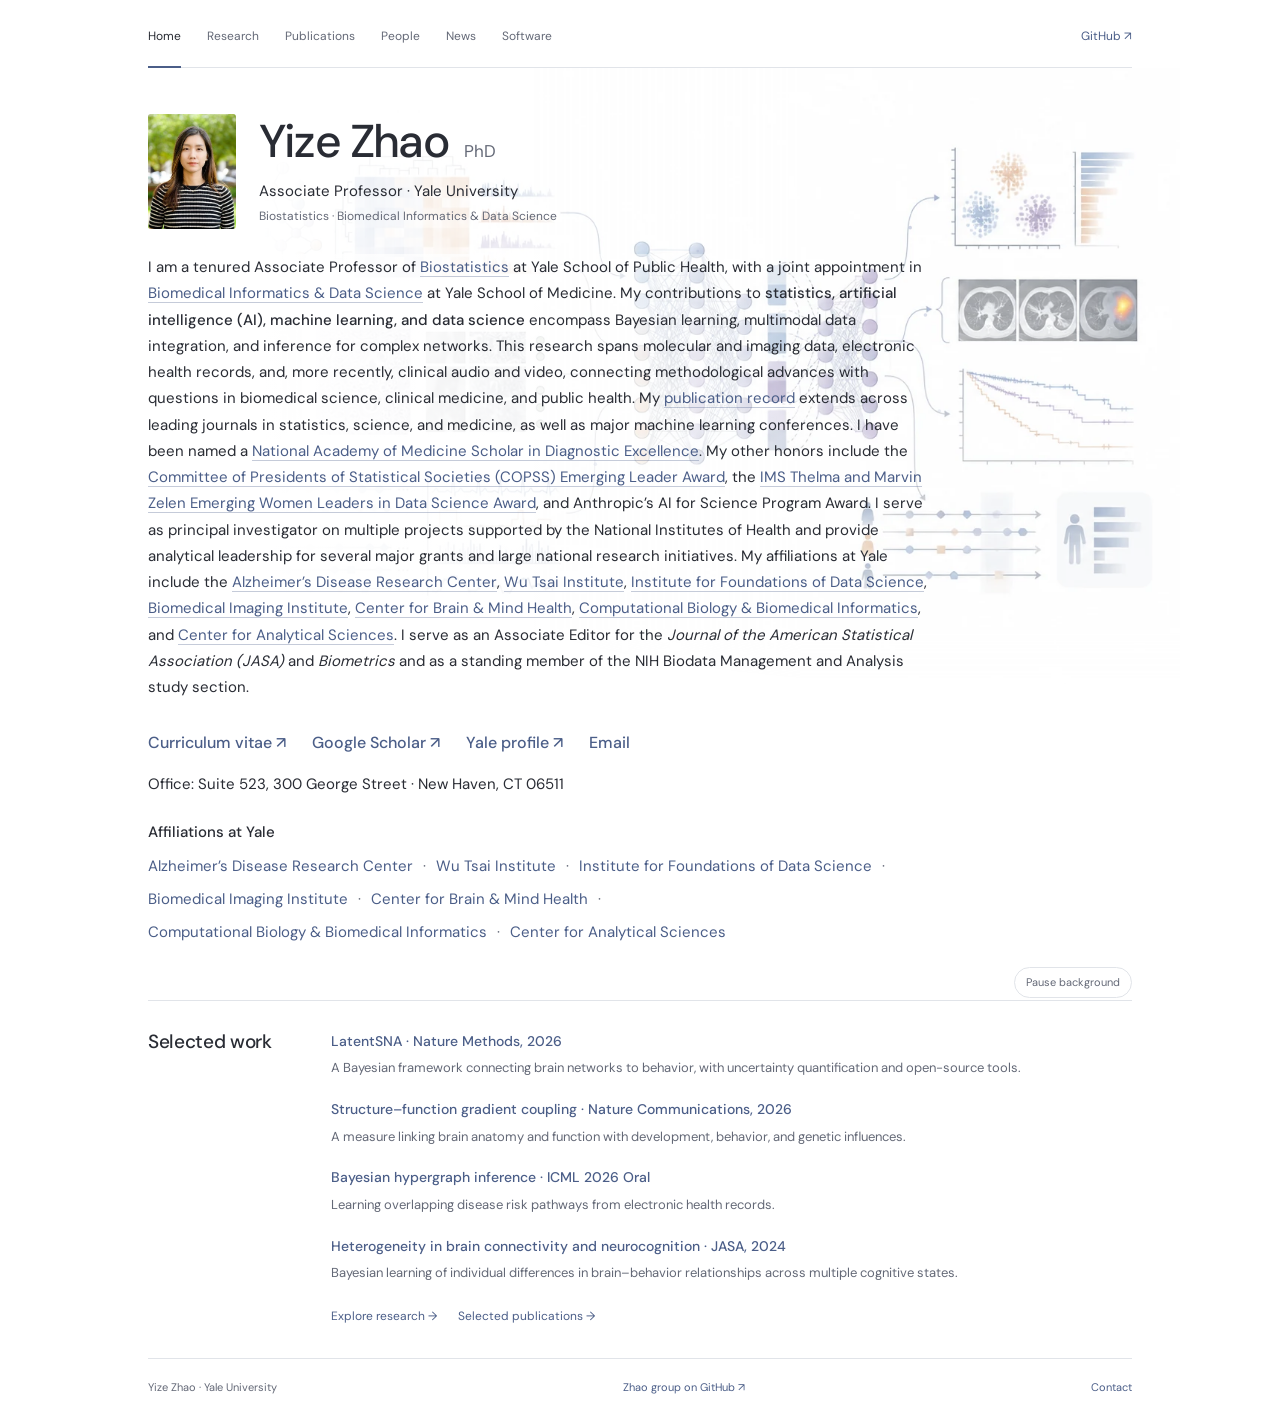
==== index.html @ f2ceb193 "Migrate academic website from Wix to GitHub Pages" ====
<!doctype html>
<html lang="en">
<head>
  <meta charset="utf-8">
  <meta name="viewport" content="width=device-width, initial-scale=1">
  <title>Yize Zhao | Yale University</title>
  <meta name="description" content="Yize Zhao, Associate Professor at Yale University. Statistics, artificial intelligence, machine learning, and data science.">
  <link rel="canonical" href="https://www.yizezhao.com/">
  <meta property="og:title" content="Yize Zhao | Yale University">
  <meta property="og:description" content="Yize Zhao, Associate Professor at Yale University. Statistics, artificial intelligence, machine learning, and data science.">
  <meta property="og:type" content="website">
  <meta property="og:url" content="https://www.yizezhao.com/">
  <link rel="icon" type="image/svg+xml" href="/assets/favicon.svg">
  <link rel="stylesheet" href="/assets/site.css">
  <script src="/assets/site.js" defer></script>
</head>
<body>
<a class="skip-link" href="#main-content">Skip to content</a>
<div id="zhao-people-scope" aria-label="Yize Zhao academic website"><div class="z-shell">
<nav aria-label="Personal website navigation" class="z-nav">
<a aria-current="page" data-page="home" href="/">Home</a>
<a data-page="research" href="/research/">Research</a>
<a data-page="publications" href="/publications/">Publications</a>
<a data-page="people" href="/team-4/">People</a>
<a data-page="news" href="/news/">News</a>
<a data-page="software" href="/software/">Software</a>
<a href="https://github.com/Zhao-team" rel="noopener" target="_blank">GitHub ↗</a>
</nav>
<main id="main-content">
<div data-panel="home">
<header class="z-hero">
<div aria-hidden="true" class="z-atmosphere"><img loading="eager" alt="" data-asset="biomedical-ai-workflow-background.webp" decoding="async" src="/assets/biomedical-ai-workflow-background.webp"/><canvas></canvas></div>
<div class="z-hero-content">
<div class="z-identity"><img loading="eager" alt="Yize Zhao" class="z-portrait" data-asset="yize-zhao-portrait.webp" decoding="async" src="/assets/yize-zhao-portrait.webp"/><div><h1>Yize Zhao <span>PhD</span></h1><p class="z-position">Associate Professor · Yale University</p><p class="z-affiliation">Biostatistics · Biomedical Informatics &amp; Data Science</p></div></div>
<div class="z-bio">
<p>I am a tenured Associate Professor of <a href="https://ysph.yale.edu/research/department-research/biostatistics/" rel="noopener" target="_blank">Biostatistics</a> at Yale School of Public Health, with a joint appointment in <a href="https://medicine.yale.edu/biomedical-informatics-data-science/" rel="noopener" target="_blank">Biomedical Informatics &amp; Data Science</a> at Yale School of Medicine. My contributions to <strong>statistics, artificial intelligence (AI), machine learning, and data science</strong> encompass Bayesian learning, multimodal data integration, and inference for complex networks. This research spans molecular and imaging data, electronic health records, and, more recently, clinical audio and video, connecting methodological advances with questions in biomedical science, clinical medicine, and public health. My <a data-page="publications" href="/publications/">publication record</a> extends across leading journals in statistics, science, and medicine, as well as major machine learning conferences. I have been named a <a href="https://nam.edu/news-and-insights/national-academy-of-medicine-names-10-scholars-in-diagnostic-excellence-for-2026/" rel="noopener" target="_blank">National Academy of Medicine Scholar in Diagnostic Excellence</a>. My other honors include the <a href="https://imstat.org/2025/08/28/copss-emerging-leader-awards-2025/" rel="noopener" target="_blank">Committee of Presidents of Statistical Societies (COPSS) Emerging Leader Award</a>, the <a href="https://ysph.yale.edu/news-article/dr-yize-zhao-receives-award-for-emerging-women-leaders-in-data-science/" rel="noopener" target="_blank">IMS Thelma and Marvin Zelen Emerging Women Leaders in Data Science Award</a>, and Anthropic’s AI for Science Program Award. I serve as principal investigator on multiple projects supported by the National Institutes of Health and provide analytical leadership for several major grants and large national research initiatives. My affiliations at Yale include the <a href="https://medicine.yale.edu/adrc/" rel="noopener" target="_blank">Alzheimer’s Disease Research Center</a>, <a href="https://wti.yale.edu/profile/yize-zhao" rel="noopener" target="_blank">Wu Tsai Institute</a>, <a href="https://fds.yale.edu/" rel="noopener" target="_blank">Institute for Foundations of Data Science</a>, <a href="https://medicine.yale.edu/biomedical-imaging-institute/" rel="noopener" target="_blank">Biomedical Imaging Institute</a>, <a href="https://medicine.yale.edu/brain-mind-health/" rel="noopener" target="_blank">Center for Brain &amp; Mind Health</a>, <a href="https://medicine.yale.edu/bbs/tracks/computational-biology-bioinformatics/" rel="noopener" target="_blank">Computational Biology &amp; Biomedical Informatics</a>, and <a href="https://ysph.yale.edu/ycas/" rel="noopener" target="_blank">Center for Analytical Sciences</a>. I serve as an Associate Editor for the <em>Journal of the American Statistical Association (JASA)</em> and <em>Biometrics</em> and as a standing member of the NIH Biodata Management and Analysis study section.</p>
</div>
<div class="z-links"><a href="/assets/Yize-Zhao-CV.pdf" rel="noopener" target="_blank">Curriculum vitae ↗</a><a href="https://scholar.google.com/citations?user=TJjOLCIAAAAJ&amp;hl=en" rel="noopener" target="_blank">Google Scholar ↗</a><a href="https://ysph.yale.edu/profile/yize-zhao/" rel="noopener" target="_blank">Yale profile ↗</a><a href="mailto:yize.zhao@yale.edu">Email</a></div><p class="z-office-location">Office: Suite 523, 300 George Street · New Haven, CT 06511</p>
<div class="z-home-affiliations"><h2>Affiliations at Yale</h2><ul>
<li><a href="https://medicine.yale.edu/adrc/" rel="noopener" target="_blank">Alzheimer’s Disease Research Center</a></li>
<li><a href="https://wti.yale.edu/profile/yize-zhao" rel="noopener" target="_blank">Wu Tsai Institute</a></li>
<li><a href="https://fds.yale.edu/" rel="noopener" target="_blank">Institute for Foundations of Data Science</a></li>
<li><a href="https://medicine.yale.edu/biomedical-imaging-institute/" rel="noopener" target="_blank">Biomedical Imaging Institute</a></li>
<li><a href="https://medicine.yale.edu/brain-mind-health/" rel="noopener" target="_blank">Center for Brain &amp; Mind Health</a></li>
<li><a href="https://medicine.yale.edu/bbs/tracks/computational-biology-bioinformatics/" rel="noopener" target="_blank">Computational Biology &amp; Biomedical Informatics</a></li>
<li><a href="https://ysph.yale.edu/ycas/" rel="noopener" target="_blank">Center for Analytical Sciences</a></li>
</ul></div>
</div><button aria-pressed="true" class="z-motion-button" type="button">Pause background</button>
</header>
<section class="z-section z-selected-work"><div class="z-section-label"><h2>Selected work</h2></div><div class="z-personal-copy"><ul class="z-achievement-list">
<li><a href="https://doi.org/10.1038/s41592-025-02896-9" rel="noopener" target="_blank">LatentSNA · Nature Methods, 2026</a><p>A Bayesian framework connecting brain networks to behavior, with uncertainty quantification and open-source tools.</p></li>
<li><a href="https://doi.org/10.1038/s41467-026-71719-y" rel="noopener" target="_blank">Structure–function gradient coupling · Nature Communications, 2026</a><p>A measure linking brain anatomy and function with development, behavior, and genetic influences.</p></li>
<li><a href="https://arxiv.org/abs/2606.07677" rel="noopener" target="_blank">Bayesian hypergraph inference · ICML 2026 Oral</a><p>Learning overlapping disease risk pathways from electronic health records.</p></li>
<li><a href="https://doi.org/10.1080/01621459.2024.2311363" rel="noopener" target="_blank">Heterogeneity in brain connectivity and neurocognition · JASA, 2024</a><p>Bayesian learning of individual differences in brain–behavior relationships across multiple cognitive states.</p></li>
</ul><div class="z-links"><a data-page="research" href="/research/">Explore research →</a><a data-page="publications" href="/publications/">Selected publications →</a></div></div></section>
</div>





</main><footer class="z-footer"><span>Yize Zhao · Yale University</span><a href="https://github.com/Zhao-team" rel="noopener" target="_blank">Zhao group on GitHub ↗</a><a href="mailto:yize.zhao@yale.edu">Contact</a></footer>
</div></div>
</body>
</html>
---- assets/site.css ----
@font-face {
  font-family: 'DM Sans';
  font-style: normal;
  font-weight: 400;
  font-display: swap;
  src: url(dm-sans-400.ttf) format('truetype');
}
@font-face {
  font-family: 'DM Sans';
  font-style: normal;
  font-weight: 500;
  font-display: swap;
  src: url(dm-sans-500.ttf) format('truetype');
}
@font-face {
  font-family: 'DM Sans';
  font-style: normal;
  font-weight: 600;
  font-display: swap;
  src: url(dm-sans-600.ttf) format('truetype');
}
html{scroll-behavior:auto}body{margin:0}button,a{-webkit-tap-highlight-color:transparent}
.skip-link{position:absolute;top:-80px;left:20px;z-index:1000;background:#fff;color:#292c34;padding:12px 18px}.skip-link:focus{top:10px}
:focus-visible{outline:2px solid #4b5e88;outline-offset:5px}

#zhao-people-scope{--z-paper:light-dark(#fff,#191c21);--z-ink:light-dark(#292c34,#f0f0f3);--z-muted:light-dark(#646977,#b6bbc5);--z-link:light-dark(#4b5e88,#aec2eb);--z-rule:light-dark(#e1e4e9,#363c47);--z-soft:light-dark(#f6f7fa,#222730);--z-motion:light-dark(#7483b0,#b6c3ed);--z-warm:light-dark(#c88a75,#e3bba7);--z-art:.72;background:var(--z-paper);color:var(--z-ink);font:15px/1.75 'DM Sans',Arial,sans-serif;container-type:inline-size;overflow-wrap:break-word}
#zhao-people-scope *{box-sizing:border-box}
#zhao-people-scope [hidden]{display:none!important}
#zhao-people-scope h1,#zhao-people-scope h2,#zhao-people-scope h3,#zhao-people-scope h4,#zhao-people-scope p,#zhao-people-scope figure{margin:0;color:inherit}
#zhao-people-scope a{color:var(--z-link);text-decoration:none;text-underline-offset:4px}
#zhao-people-scope a:hover{text-decoration:underline}
#zhao-people-scope button{font:inherit;cursor:pointer}
#zhao-people-scope .z-shell{max-width:1080px;margin:auto;padding:0 48px}
#zhao-people-scope .z-nav{display:flex;gap:26px;align-items:center;flex-wrap:wrap;border-bottom:1px solid var(--z-rule);padding:20px 0 14px}
#zhao-people-scope .z-nav button,#zhao-people-scope .z-nav a{font-size:12px;background:none;color:var(--z-muted);border:0;padding:6px 0;position:relative}
#zhao-people-scope .z-nav [aria-current=page]{color:var(--z-ink)}
#zhao-people-scope .z-nav [aria-current=page]::after{content:'';position:absolute;bottom:-15px;left:0;right:0;height:2px;background:var(--z-link)}
#zhao-people-scope .z-nav a:last-child{margin-left:auto;color:var(--z-link)}
#zhao-people-scope .z-hero{position:relative;isolation:isolate;padding:46px 0 35px}
#zhao-people-scope .z-atmosphere{position:absolute;z-index:-1;inset:0 -48px;pointer-events:none;overflow:hidden;opacity:var(--z-art);mask-image:linear-gradient(90deg,transparent 15%,#000 65%),linear-gradient(#000 85%,transparent 100%);mask-composite:intersect}
#zhao-people-scope .z-atmosphere img{width:100%;height:100%;object-fit:cover;object-position:right center;display:block}
#zhao-people-scope .z-atmosphere canvas{position:absolute;inset:0;width:100%;height:100%;color:var(--z-motion)}
#zhao-people-scope .z-hero-content{position:relative}
#zhao-people-scope .z-identity{display:flex;gap:23px;align-items:center;margin-bottom:25px}
#zhao-people-scope .z-portrait{display:block;width:88px;height:115px;object-fit:cover;border-radius:3px}
#zhao-people-scope h1{font-size:46px;line-height:1.1;letter-spacing:-1.8px;font-weight:500}
#zhao-people-scope h1 span{font-size:17px;letter-spacing:0;font-weight:400;margin-left:5px;color:var(--z-muted)}
#zhao-people-scope .z-position{font-size:15px;margin-top:11px}
#zhao-people-scope .z-affiliation{color:var(--z-muted);font-size:12px;margin-top:3px;line-height:1.65}
#zhao-people-scope .z-bio{max-width:610px;text-wrap:pretty}
#zhao-people-scope .z-bio p+p{margin-top:13px}
#zhao-people-scope .z-bio p{background:linear-gradient(90deg,var(--z-paper) 0%,transparent 100%)}
#zhao-people-scope .z-links{display:flex;gap:9px 21px;flex-wrap:wrap;font-size:12px;margin-top:21px}
#zhao-people-scope .z-motion-button{position:absolute;right:0;bottom:2px;background:var(--z-paper);color:var(--z-muted);font-size:11px;border:1px solid var(--z-rule);border-radius:20px;padding:5px 11px}
#zhao-people-scope .z-section{border-top:1px solid var(--z-rule);padding:28px 0 31px;display:grid;grid-template-columns:155px 1fr;gap:28px}
#zhao-people-scope h2{font-size:19px;line-height:1.4;font-weight:500;letter-spacing:-.35px}
#zhao-people-scope h3{font-size:16px;line-height:1.5;font-weight:500;letter-spacing:-.15px}
#zhao-people-scope h4{font-size:13px;font-weight:500}
#zhao-people-scope .z-section-label a{display:inline-block;font-size:12px;margin-top:9px}
#zhao-people-scope .z-topics{display:grid;gap:23px}
#zhao-people-scope .z-topic{display:grid;grid-template-columns:112px 1fr;gap:21px;align-items:center}
#zhao-people-scope .z-topic img{width:112px;height:74px;object-fit:contain;display:block;background:#fff;padding:3px}
#zhao-people-scope .z-topic p{font-size:13px;color:var(--z-muted);margin-top:4px}
#zhao-people-scope .z-topic small{font-size:11px;color:var(--z-muted);display:block;margin-top:5px}
#zhao-people-scope .z-honors{list-style:none;margin:0;padding:0;display:grid;gap:8px;font-size:13px}
#zhao-people-scope .z-honors span{color:var(--z-muted)}
#zhao-people-scope .z-honors small{font-size:12px;color:var(--z-muted);display:block;margin-top:12px}
#zhao-people-scope .z-group-note p{font-size:14px}
#zhao-people-scope .z-group-note p+p{margin-top:12px}
#zhao-people-scope .z-group-note .z-placement{font-size:12px;color:var(--z-muted)}
#zhao-people-scope .z-footer{border-top:1px solid var(--z-rule);display:flex;justify-content:space-between;gap:16px;flex-wrap:wrap;padding:19px 0 25px;font-size:11px;color:var(--z-muted)}
#zhao-people-scope .z-page{padding-top:37px}
#zhao-people-scope .z-page-header{margin-bottom:27px;display:flex;justify-content:space-between;gap:20px;align-items:start}
#zhao-people-scope .z-page .z-page-title{font-size:32px;letter-spacing:-.9px;margin-bottom:11px}
#zhao-people-scope .z-page-intro{max-width:720px;color:var(--z-muted);font-size:14px}
#zhao-people-scope .z-page-byline{font-size:12px;color:var(--z-muted);white-space:nowrap;padding-top:10px}
#zhao-people-scope .z-jump{display:flex;gap:10px 24px;flex-wrap:wrap;font-size:12px;padding:0 0 25px}
#zhao-people-scope .z-research{border-top:1px solid var(--z-rule);padding:31px 0 37px;scroll-margin-top:20px}
#zhao-people-scope .z-theme-heading{display:flex;gap:19px;align-items:baseline;margin-bottom:13px}
#zhao-people-scope .z-number{font-size:12px;color:var(--z-muted)}
#zhao-people-scope .z-research h3{font-size:24px;letter-spacing:-.6px}
#zhao-people-scope .z-question{font-size:17px;line-height:1.6;margin-bottom:10px;color:var(--z-link)}
#zhao-people-scope .z-research-copy{font-size:14px;color:var(--z-muted);max-width:790px}
#zhao-people-scope .z-paper-figure{margin:24px 0 19px}
#zhao-people-scope .z-image-button{display:block;border:1px solid var(--z-rule);padding:16px;background:#fff;width:100%;cursor:zoom-in;border-radius:2px}
#zhao-people-scope .z-image-button img{width:82%;max-height:300px;object-fit:contain;display:block;margin:auto}
#zhao-people-scope .z-paper-figure.is-expanded .z-image-button{cursor:zoom-out}
#zhao-people-scope .z-paper-figure.is-expanded .z-image-button img{width:100%;max-height:none}
#zhao-people-scope figcaption{font-size:11px;color:var(--z-muted);margin-top:9px;line-height:1.7}
#zhao-people-scope figcaption strong{font-weight:500;color:var(--z-ink)}
#zhao-people-scope .z-figure-action{display:flex;gap:16px;justify-content:space-between;align-items:baseline}
#zhao-people-scope .z-figure-action button{flex-shrink:0;border:0;background:none;color:var(--z-link);font-size:11px;padding:3px 0}
#zhao-people-scope .z-key-label{font-size:11px;font-weight:500;letter-spacing:.09em;text-transform:uppercase;color:var(--z-muted);margin:22px 0 10px}
#zhao-people-scope .z-papers{list-style:none;padding:0;margin:0;display:grid;gap:13px}
#zhao-people-scope .z-papers li{display:grid;grid-template-columns:39px 1fr;gap:14px}
#zhao-people-scope .z-year{font-size:11px;color:var(--z-muted);padding-top:3px}
#zhao-people-scope .z-paper-title{font-size:14px;font-weight:500;color:var(--z-ink)}
#zhao-people-scope .z-paper-meta{font-size:12px;color:var(--z-muted);margin-top:1px}
#zhao-people-scope .z-paper-meta a{margin-left:13px;white-space:nowrap}
#zhao-people-scope .z-research-end{border-top:1px solid var(--z-rule);padding:25px 0 30px;display:flex;gap:15px 30px;flex-wrap:wrap;font-size:13px}
#zhao-people-scope .z-roster{display:grid;grid-template-columns:1fr 1fr;gap:23px 30px}
#zhao-people-scope .z-person p{font-size:12px;color:var(--z-muted);margin-top:5px}
#zhao-people-scope .z-person h3{font-size:15px}
#zhao-people-scope .z-alumni{display:grid;gap:19px}
#zhao-people-scope .z-alumni>div{display:grid;grid-template-columns:150px 1fr;gap:15px;font-size:14px}
#zhao-people-scope .z-alumni p{font-size:12px;color:var(--z-muted)}
#zhao-people-scope .z-note{font-size:12px;color:var(--z-muted);padding:14px 0 25px}
#zhao-people-scope .z-software-row{border-top:1px solid var(--z-rule);padding:23px 0;display:grid;grid-template-columns:180px 1fr;gap:25px}
#zhao-people-scope .z-software-row p{font-size:14px;color:var(--z-muted)}
#zhao-people-scope .z-software-row small{display:block;font-size:11px;color:var(--z-muted);margin-top:4px}
#zhao-people-scope .z-software-row .z-links{margin-top:10px}
#zhao-people-scope .z-invitation{padding:25px 0 30px;border-top:1px solid var(--z-rule);display:grid;grid-template-columns:175px 1fr;gap:28px}
#zhao-people-scope .z-invitation p{font-size:14px;max-width:610px}
#zhao-people-scope .z-invitation p+p{margin-top:12px;color:var(--z-muted)}
#zhao-people-scope .z-contact-line{background:var(--z-soft);padding:21px 25px;margin:0 0 32px;font-size:14px}
#zhao-people-scope .z-contact-line p{font-size:12px;color:var(--z-muted);margin-top:5px}
@container(max-width:800px){#zhao-people-scope .z-shell{padding:0 30px}#zhao-people-scope .z-nav{gap:13px 23px}#zhao-people-scope .z-nav a:last-child{margin-left:0}#zhao-people-scope .z-atmosphere{inset:0 -30px;opacity:calc(var(--z-art)*.62)}#zhao-people-scope .z-bio{max-width:540px}#zhao-people-scope .z-section{grid-template-columns:133px 1fr;gap:22px}#zhao-people-scope .z-topic{grid-template-columns:90px 1fr;gap:16px}#zhao-people-scope .z-topic img{width:90px;height:69px}#zhao-people-scope .z-page-byline{display:none}#zhao-people-scope .z-alumni>div{grid-template-columns:1fr;gap:2px}}
@container(max-width:600px){#zhao-people-scope .z-atmosphere img{object-fit:contain;object-position:right top}#zhao-people-scope .z-shell{padding:0 22px}#zhao-people-scope .z-nav{gap:7px 23px;padding-top:14px}#zhao-people-scope .z-nav button,#zhao-people-scope .z-nav a{padding:8px 0}#zhao-people-scope .z-nav [aria-current=page]::after{bottom:2px}#zhao-people-scope .z-hero{padding:29px 0 50px}#zhao-people-scope .z-atmosphere{inset:0 -22px;opacity:calc(var(--z-art)*.42);mask-image:linear-gradient(90deg,transparent,#000 80%),linear-gradient(#000 80%,transparent);mask-composite:intersect}#zhao-people-scope .z-identity{gap:17px;margin-bottom:24px}#zhao-people-scope .z-portrait{width:67px;height:90px}#zhao-people-scope h1{font-size:34px;letter-spacing:-1.2px}#zhao-people-scope h1 span{font-size:14px;margin-left:2px}#zhao-people-scope .z-position{font-size:12px;line-height:1.6;margin-top:8px}#zhao-people-scope .z-affiliation{font-size:11px}#zhao-people-scope .z-bio p{font-size:14px}#zhao-people-scope .z-links{gap:8px 18px}#zhao-people-scope .z-section{grid-template-columns:1fr;gap:19px;padding:25px 0}#zhao-people-scope .z-section-label{display:flex;justify-content:space-between;align-items:baseline;gap:15px}#zhao-people-scope .z-section-label a{margin:0}#zhao-people-scope .z-topic{grid-template-columns:78px 1fr;gap:15px}#zhao-people-scope .z-topic img{width:78px;height:73px}#zhao-people-scope .z-topic h3{font-size:15px}#zhao-people-scope .z-topic small{display:none}#zhao-people-scope .z-topic p{font-size:12px}#zhao-people-scope .z-page{padding-top:28px}#zhao-people-scope .z-page .z-page-title{font-size:28px}#zhao-people-scope .z-theme-heading{gap:13px}#zhao-people-scope .z-research h3{font-size:22px}#zhao-people-scope .z-question{font-size:16px}#zhao-people-scope .z-image-button{padding:7px}#zhao-people-scope .z-figure-action{display:block}#zhao-people-scope .z-figure-action button{padding:8px 0}#zhao-people-scope .z-research{padding:27px 0}#zhao-people-scope .z-papers li{grid-template-columns:32px 1fr;gap:9px}#zhao-people-scope .z-paper-title{font-size:13px}#zhao-people-scope .z-paper-meta a{margin-left:8px}#zhao-people-scope .z-roster{grid-template-columns:1fr}#zhao-people-scope .z-software-row,#zhao-people-scope .z-invitation{grid-template-columns:1fr;gap:9px}#zhao-people-scope .z-contact-line{padding:18px}#zhao-people-scope .z-motion-button{bottom:14px}}
@media(prefers-color-scheme:dark){#zhao-people-scope .z-atmosphere img{filter:invert(1) hue-rotate(180deg);mix-blend-mode:screen}}
@media(prefers-reduced-motion:reduce){#zhao-people-scope *{scroll-behavior:auto!important;transition:none!important}}
#zhao-people-scope .z-bio{max-width:690px}
#zhao-people-scope .z-bio strong{font-weight:500}
#zhao-people-scope .z-personal-copy{font-size:14px;max-width:690px}
#zhao-people-scope .z-personal-copy p+p{margin-top:14px}
#zhao-people-scope .z-dated-honors{gap:17px}
#zhao-people-scope .z-dated-honors li{display:grid;grid-template-columns:45px 1fr;gap:10px}
#zhao-people-scope .z-dated-honors small{margin-top:0;font-size:12px}
#zhao-people-scope .z-eyebrow{font-size:11px;letter-spacing:.1em;text-transform:uppercase;color:var(--z-muted);margin-bottom:9px}
#zhao-people-scope .z-research-index{display:grid;grid-template-columns:1fr 1fr;gap:0 35px;padding:0 0 30px}
#zhao-people-scope .z-research-index a{display:flex;gap:13px;padding:13px 0;border-bottom:1px solid var(--z-rule);font-size:13px}
#zhao-people-scope .z-research-index span{color:var(--z-muted);font-size:11px}
#zhao-people-scope .z-research-copy p+p{margin-top:12px}
#zhao-people-scope .z-research{padding-top:35px;padding-bottom:40px}
#zhao-people-scope .z-research .z-question{margin-bottom:12px;color:var(--z-link)}
#zhao-people-scope .z-current-work{display:grid;grid-template-columns:1fr 1fr;gap:30px;margin:26px 0 23px}
#zhao-people-scope .z-current-work>div{border-top:2px solid var(--z-rule);padding-top:12px}
#zhao-people-scope .z-current-work h4{font-size:15px;margin:5px 0 7px}
#zhao-people-scope .z-current-work p{font-size:13px;line-height:1.7;color:var(--z-muted)}
#zhao-people-scope .z-current-work a{font-size:12px;display:inline-block;margin-top:9px}
#zhao-people-scope .z-status{font-size:11px;color:var(--z-link)}
#zhao-people-scope .z-papers li{grid-template-columns:55px 1fr;gap:13px}
#zhao-people-scope .z-image-button img{width:92%;max-height:330px}
#zhao-people-scope .z-concept{margin:28px 0 24px}
#zhao-people-scope .z-concept>div{background:var(--z-soft);padding:25px 25px 21px;border-radius:3px}
#zhao-people-scope .z-diagram-label{display:block;font-size:11px;line-height:1.55;letter-spacing:.02em;font-weight:500;color:var(--z-muted);margin-bottom:17px}
#zhao-people-scope .z-course-schematic{display:grid;grid-template-columns:1.15fr 1.15fr .7fr;gap:27px;align-items:center}
#zhao-people-scope .z-evidence-lane{display:grid;grid-template-columns:64px repeat(5,1fr);gap:8px;align-items:center;margin-bottom:13px;font-size:11px}
#zhao-people-scope .z-evidence-lane i{display:block;width:7px;height:7px;border-radius:2px;background:var(--z-link)}
#zhao-people-scope .z-evidence-lane i.is-missing{background:transparent;border:1px solid var(--z-rule)}
#zhao-people-scope .z-concept p{font-size:12px;line-height:1.65}
#zhao-people-scope .z-course-input>p,#zhao-people-scope .z-course-curves>p,#zhao-people-scope .z-science-track>p{font-size:11px;color:var(--z-muted);margin-top:16px}
#zhao-people-scope .z-course-curves svg{display:block;width:100%;height:auto;overflow:visible;color:var(--z-link);fill:currentColor}
#zhao-people-scope .z-course-curves .z-band{fill:currentColor;opacity:.13}
#zhao-people-scope .z-course-curves .z-curve{fill:none;stroke:currentColor;stroke-width:2.2}
#zhao-people-scope .z-course-curves .z-alt-curve{fill:none;stroke:var(--z-warm);stroke-width:1.7;stroke-dasharray:4 4}
#zhao-people-scope .z-course-output{border-left:1px solid var(--z-rule);padding-left:22px}
#zhao-people-scope .z-course-output p{line-height:2.1}
#zhao-people-scope .z-course-output p span{display:block}
#zhao-people-scope .z-assessment-schematic{display:grid;grid-template-columns:1fr 1fr 1fr;gap:32px;align-items:start}
#zhao-people-scope .z-assessment-schematic>div>p{margin:8px 0}
#zhao-people-scope .z-evidence-center{border-left:1px solid var(--z-rule);border-right:1px solid var(--z-rule);padding:0 23px}
#zhao-people-scope .z-records{height:53px;display:flex;gap:7px;align-items:center;margin:12px 0 16px}
#zhao-people-scope .z-records i{height:35%;width:12px;background:var(--z-link);opacity:.28}
#zhao-people-scope .z-records i:nth-child(3n){height:65%;opacity:.48}
#zhao-people-scope .z-records i:nth-child(4n){height:95%;opacity:.7}
#zhao-people-scope .z-records i:nth-child(2){height:50%}
#zhao-people-scope .z-records i:nth-child(5){height:80%;opacity:.55}
#zhao-people-scope .z-decision-rule{width:30px;height:1px;background:var(--z-rule);margin:10px 0}
#zhao-people-scope .z-science-schematic{display:grid;grid-template-columns:1.3fr 1fr;gap:45px;align-items:start}
#zhao-people-scope .z-workflow-steps{display:flex;align-items:center;justify-content:space-between;gap:9px;font-size:13px}
#zhao-people-scope .z-workflow-steps b{font-weight:400;color:var(--z-muted)}
#zhao-people-scope .z-science-return{height:15px;margin:5px 18px 0;border:1px solid var(--z-rule);border-top:none;border-radius:0 0 8px 8px}
#zhao-people-scope .z-science-checks{border-left:2px solid var(--z-link);padding-left:23px}
#zhao-people-scope .z-science-checks p+p{margin-top:6px}
#zhao-people-scope .z-full-bibliography{margin:0;padding:0 0 0 24px;display:grid;gap:19px;font-size:14px}
#zhao-people-scope .z-full-bibliography li{padding-left:7px}
#zhao-people-scope .z-full-bibliography li::marker{font-size:11px;color:var(--z-muted)}
#zhao-people-scope .z-bib-authors{font-size:12px;color:var(--z-muted);margin-top:3px}
#zhao-people-scope .z-bib-title{font-weight:500;font-size:14px;line-height:1.65}
#zhao-people-scope .z-bib-meta{font-size:12px;color:var(--z-muted)}
#zhao-people-scope [data-bibliography=published] h3{margin-bottom:22px}
#zhao-people-scope .z-roster .z-person{border-top:1px solid var(--z-rule);padding-top:12px}
@container(max-width:700px){#zhao-people-scope .z-course-schematic{grid-template-columns:1fr 1fr}#zhao-people-scope .z-course-output{grid-column:1/-1;border-left:0;border-top:1px solid var(--z-rule);padding:15px 0 0}#zhao-people-scope .z-course-output .z-diagram-label{margin-bottom:6px}#zhao-people-scope .z-course-output p br{display:none}#zhao-people-scope .z-course-output p br:after{content:' · '}#zhao-people-scope .z-assessment-schematic{gap:18px}#zhao-people-scope .z-evidence-center{padding:0 12px}#zhao-people-scope .z-science-schematic{gap:25px}}
@container(max-width:520px){#zhao-people-scope .z-research-index{grid-template-columns:1fr;padding-bottom:25px}#zhao-people-scope .z-current-work{grid-template-columns:1fr;gap:20px}#zhao-people-scope .z-course-schematic,#zhao-people-scope .z-assessment-schematic,#zhao-people-scope .z-science-schematic{grid-template-columns:1fr;gap:23px}#zhao-people-scope .z-concept>div{padding:22px}#zhao-people-scope .z-course-output{grid-column:auto}#zhao-people-scope .z-diagram-label{margin-bottom:12px}#zhao-people-scope .z-course-curves svg{max-width:310px}#zhao-people-scope .z-evidence-center{border:0;border-top:1px solid var(--z-rule);border-bottom:1px solid var(--z-rule);padding:17px 0}#zhao-people-scope .z-science-checks{padding-left:15px}#zhao-people-scope .z-papers li{grid-template-columns:1fr;gap:0}#zhao-people-scope .z-full-bibliography{padding-left:19px}#zhao-people-scope .z-image-button img{width:100%}}
@media(pointer:coarse){#zhao-people-scope .z-nav button,#zhao-people-scope .z-nav a{min-height:44px;display:inline-flex;align-items:center}#zhao-people-scope .z-links a,#zhao-people-scope .z-jump a{padding:8px 0}#zhao-people-scope .z-enlarge{min-height:44px}}

#zhao-people-scope .z-achievement-list{list-style:none;margin:19px 0;padding:0;display:grid;gap:17px}
#zhao-people-scope .z-achievement-list>li>a{font-weight:500}
#zhao-people-scope .z-achievement-list p{font-size:13px;color:var(--z-muted);margin-top:4px}
#zhao-people-scope .z-compact-list{list-style:none;margin:17px 0 20px;padding:0;display:grid;gap:12px}
#zhao-people-scope .z-compact-list strong{display:block;font-weight:500;font-size:13px}
#zhao-people-scope .z-compact-list span{display:block;font-size:12px;color:var(--z-muted)}
#zhao-people-scope .z-home-contact{margin-top:24px!important;font-size:13px}
#zhao-people-scope .z-with-photo{display:grid;grid-template-columns:76px 1fr;gap:17px;align-items:start}
#zhao-people-scope .z-with-photo>img{width:76px;height:98px;object-fit:cover;border-radius:2px;display:block}
#zhao-people-scope .z-with-photo>div{min-width:0}
#zhao-people-scope .z-person>a,#zhao-people-scope .z-person>div>a{font-size:12px}
#zhao-people-scope .z-alumni-history{display:grid;grid-template-columns:1fr 1fr;gap:22px 29px}
#zhao-people-scope .z-alumni-history>div{border-top:1px solid var(--z-rule);padding-top:12px}
#zhao-people-scope .z-alumni-history h3{font-size:14px}
#zhao-people-scope .z-alumni-history p{font-size:12px;color:var(--z-muted);margin-top:4px}
#zhao-people-scope .z-restored-heading{margin:26px 0 12px;font-weight:500;font-size:16px}
#zhao-people-scope .z-contact-details{font-size:13px;line-height:1.8;margin-top:17px}
@container(max-width:700px){#zhao-people-scope .z-with-photo{grid-template-columns:60px 1fr;gap:13px}#zhao-people-scope .z-with-photo>img{width:60px;height:78px}#zhao-people-scope .z-roster{column-gap:19px}}
@container(max-width:600px){#zhao-people-scope .z-alumni-history{grid-template-columns:1fr}#zhao-people-scope .z-with-photo{grid-template-columns:76px 1fr;gap:17px}#zhao-people-scope .z-with-photo>img{width:76px;height:98px}}

#zhao-people-scope [data-panel="home"] .z-bio{max-width:790px}
#zhao-people-scope [data-panel="home"] .z-bio a{text-decoration:underline;text-decoration-color:color-mix(in srgb,var(--z-link) 32%,transparent);text-decoration-thickness:1px}
#zhao-people-scope [data-panel="home"] .z-bio a:hover{text-decoration-color:var(--z-link)}
#zhao-people-scope .z-home-affiliations{max-width:790px;margin:28px 0 12px}
#zhao-people-scope .z-home-affiliations h2{font-size:12px;letter-spacing:0;color:var(--z-muted);margin-bottom:8px}
#zhao-people-scope .z-home-affiliations ul{display:flex;flex-wrap:wrap;gap:3px 0;list-style:none;margin:0;padding:0;font-size:12px;line-height:1.8}
#zhao-people-scope .z-home-affiliations li{display:inline}
#zhao-people-scope .z-home-affiliations li:not(:last-child)::after{content:'·';margin:0 10px;color:var(--z-muted)}
#zhao-people-scope [data-panel="home"] .z-achievement-list{margin:0}
#zhao-people-scope [data-panel="home"] .z-hero{padding-bottom:42px}
@container(max-width:600px){#zhao-people-scope [data-panel="home"] .z-hero{padding-bottom:55px}#zhao-people-scope .z-home-affiliations{margin-top:24px}}
@media(pointer:coarse){#zhao-people-scope .z-home-affiliations ul{display:block}#zhao-people-scope .z-home-affiliations li{display:block}#zhao-people-scope .z-home-affiliations li::after{display:none}#zhao-people-scope .z-home-affiliations a{display:inline-block;padding:9px 0}}

#zhao-people-scope .z-atmosphere{bottom:auto;height:min(100%,660px)}

#zhao-people-scope .z-hero-content > .z-links{font-size:16px;gap:8px 26px;line-height:1.7;margin-top:24px;font-weight:500}
#zhao-people-scope .z-hero-content > .z-links a{display:inline-flex;align-items:center;min-height:36px}
#zhao-people-scope .z-home-affiliations{margin-top:24px}
#zhao-people-scope .z-home-affiliations h2{font-size:15px;font-weight:500;color:var(--z-ink);margin-bottom:10px}
#zhao-people-scope .z-home-affiliations ul{font-size:15px;line-height:1.8;gap:6px 0}
@container(max-width:600px){#zhao-people-scope .z-hero-content > .z-links{gap:4px 23px}#zhao-people-scope .z-hero-content > .z-links a{min-height:44px}#zhao-people-scope .z-home-affiliations ul{display:block}#zhao-people-scope .z-home-affiliations li{display:block}#zhao-people-scope .z-home-affiliations li::after{display:none}#zhao-people-scope .z-home-affiliations a{display:inline-flex;align-items:center;min-height:44px;padding:6px 0}}

#zhao-people-scope .z-research-publications .z-page-header{align-items:baseline}
#zhao-people-scope .z-research-publications .z-publication-archive{font-size:14px;white-space:nowrap}
#zhao-people-scope .z-research-publications .z-research-index a{font-size:14px}
#zhao-people-scope .z-research-publications .z-research h3{margin-bottom:23px;font-size:22px;line-height:1.4}
#zhao-people-scope .z-research-publications .z-papers{gap:20px}
#zhao-people-scope .z-research-publications .z-paper-title{font-size:15px;line-height:1.6}
#zhao-people-scope .z-research-publications .z-paper-meta{font-size:13px;line-height:1.6;margin-top:4px}
#zhao-people-scope .z-research-publications .z-year{font-size:12px;padding-top:3px}
@container(max-width:600px){#zhao-people-scope .z-research-publications .z-page-header{display:block}#zhao-people-scope .z-research-publications .z-publication-archive{display:inline-flex;align-items:center;min-height:44px;margin-top:7px}#zhao-people-scope .z-research-publications .z-research h3{font-size:20px;margin-bottom:21px}#zhao-people-scope .z-research-publications .z-papers{gap:21px}#zhao-people-scope .z-research-publications .z-year{padding-top:0;margin-bottom:3px}}

#zhao-people-scope .z-research-publications .z-page-intro{font-size:18px;line-height:1.6;color:var(--z-ink)}
#zhao-people-scope .z-research-publications .z-publication-archive{font-size:16px}
#zhao-people-scope .z-research-publications .z-research-index a{font-size:16px;line-height:1.65;padding:15px 0}
#zhao-people-scope .z-research-publications .z-paper-title{font-size:16px;line-height:1.65}
#zhao-people-scope .z-research-publications .z-paper-meta{font-size:14px;line-height:1.65;margin-top:5px}
#zhao-people-scope .z-research-publications .z-year{font-size:14px;padding-top:2px}
#zhao-people-scope .z-research-publications .z-papers{gap:23px}
#zhao-people-scope .z-research-publications .z-research-end{font-size:16px}
@container(max-width:600px){#zhao-people-scope .z-research-publications .z-page-intro{font-size:18px}#zhao-people-scope .z-research-publications .z-year{padding-top:0;margin-bottom:4px}#zhao-people-scope .z-research-publications .z-research-index a{padding:13px 0}}

#zhao-people-scope .z-alumni-list{list-style:none;margin:0;padding:0;display:grid;gap:0}
#zhao-people-scope .z-alumni-list>li{display:grid;grid-template-columns:155px minmax(0,1fr);gap:12px 22px;padding:19px 0;border-bottom:1px solid var(--z-rule)}
#zhao-people-scope .z-alumni-list>li:first-child{padding-top:0}
#zhao-people-scope .z-alumni-list>li:last-child{border-bottom:0;padding-bottom:0}
#zhao-people-scope .z-alumni-list h3{font-size:16px;line-height:1.6;letter-spacing:0}
#zhao-people-scope .z-alumni-list p{font-size:15px;line-height:1.7}
#zhao-people-scope .z-alumni-list .z-alumni-role{font-size:14px;color:var(--z-muted);margin-top:4px}
#zhao-people-scope .z-alumni-list .z-alumni-role:first-child{margin-top:0}
@container(max-width:760px){#zhao-people-scope .z-alumni-list>li{grid-template-columns:1fr;gap:4px;padding:20px 0}}
@media(pointer:coarse){#zhao-people-scope .z-alumni-list h3 a{display:inline-flex;align-items:center;min-height:44px}}


#zhao-people-scope .z-office-location{font-size:15px;line-height:1.7;margin-top:12px;color:var(--z-ink)}

#zhao-people-scope .z-news{padding:32px 0 36px}
#zhao-people-scope .z-news h2{font-size:24px}
#zhao-people-scope .z-news-content{min-width:0}
#zhao-people-scope .z-news-list{list-style:none;margin:0;padding:0;display:grid;gap:0}
#zhao-people-scope .z-news-list>li{display:grid;grid-template-columns:114px minmax(0,1fr);gap:20px;padding:18px 0;border-bottom:1px solid var(--z-rule)}
#zhao-people-scope .z-news-list>li:first-child{padding-top:0}
#zhao-people-scope .z-news-list time{font-size:14px;color:var(--z-muted);line-height:1.8;padding-top:1px}
#zhao-people-scope .z-news-list p{font-size:16px;line-height:1.75}
#zhao-people-scope .z-news-list a{font-weight:500;text-decoration:underline;text-decoration-color:color-mix(in srgb,var(--z-link) 35%,transparent)}
#zhao-people-scope .z-news-list a:hover{text-decoration-color:var(--z-link)}
@container(max-width:760px){#zhao-people-scope .z-news{grid-template-columns:1fr;gap:16px}#zhao-people-scope .z-news-list>li{grid-template-columns:106px minmax(0,1fr);gap:16px}}
@container(max-width:520px){#zhao-people-scope .z-news-list>li{grid-template-columns:1fr;gap:5px;padding:18px 0}#zhao-people-scope .z-news-list p{font-size:15px}#zhao-people-scope .z-news-list time{font-size:14px}}

#zhao-people-scope{color-scheme:light dark;width:100%;min-width:0}
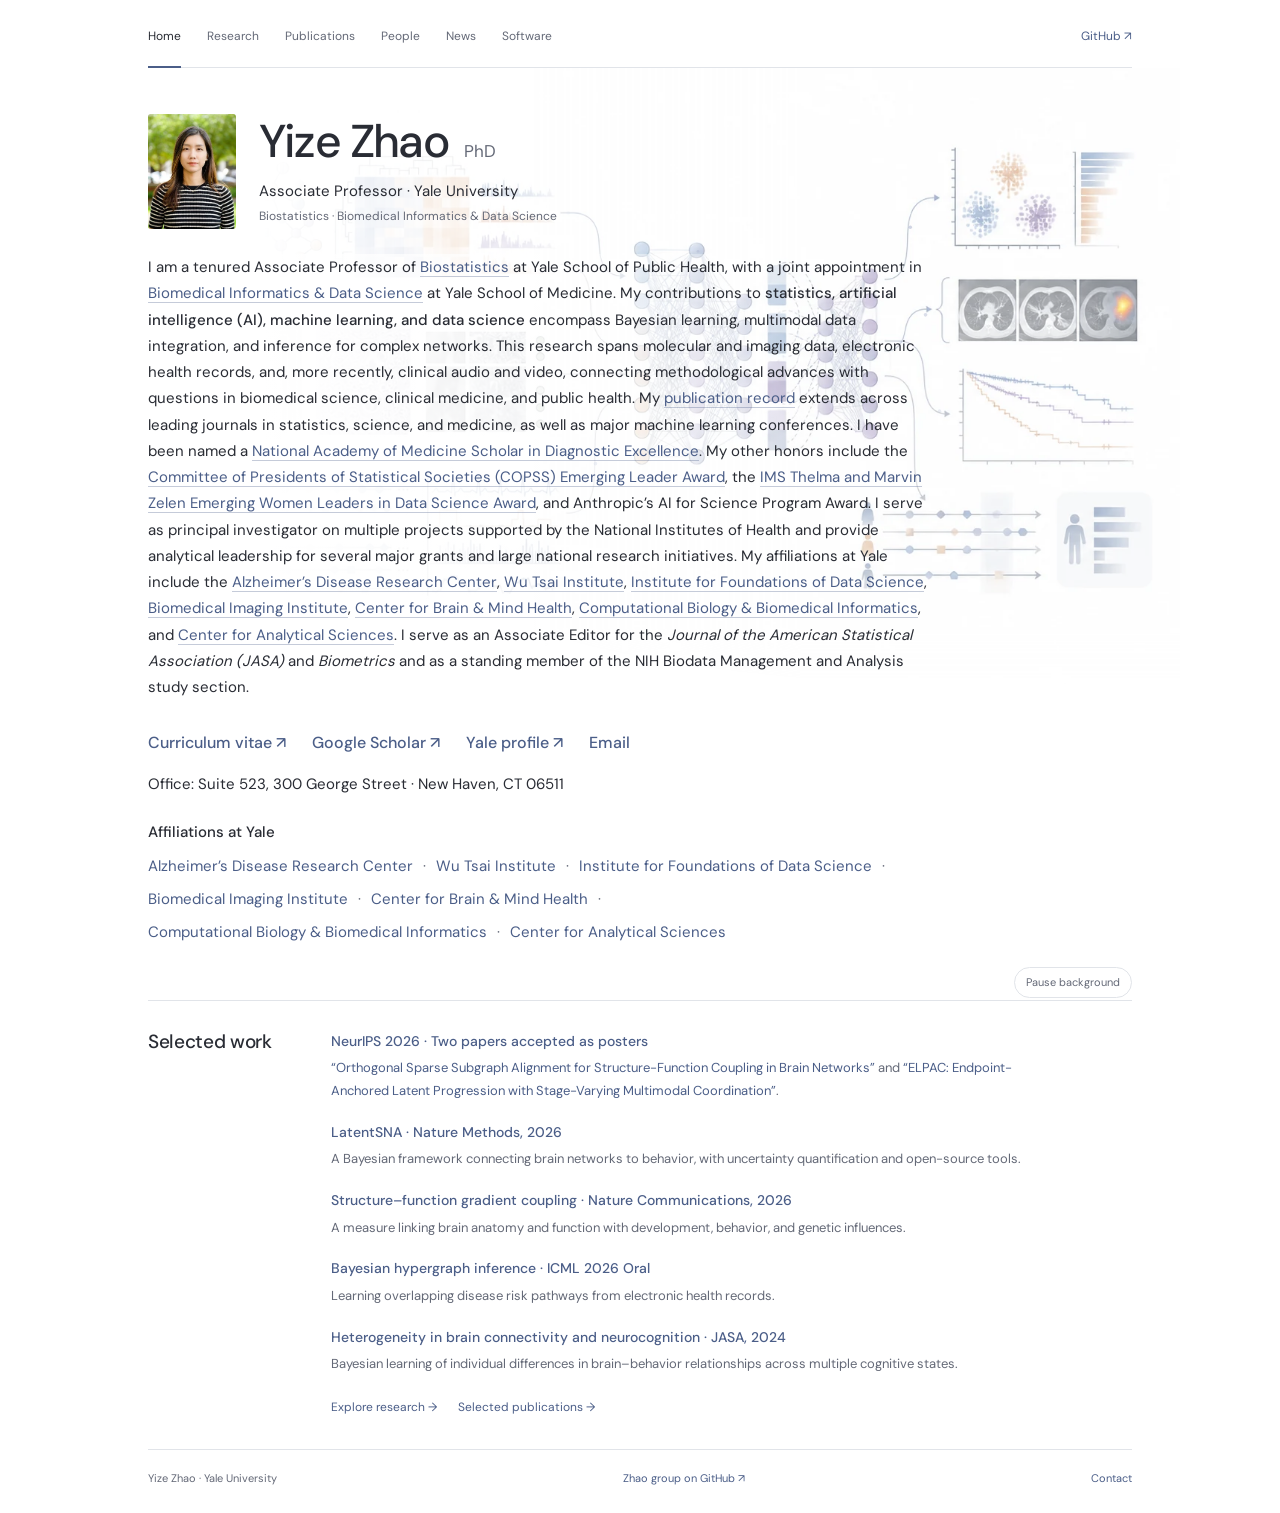
==== commit 44c17f23: "Add two accepted NeurIPS 2026 papers and update CV" ====
--- a/index.html
+++ b/index.html
@@ -48,6 +48,7 @@
 </div><button aria-pressed="true" class="z-motion-button" type="button">Pause background</button>
 </header>
 <section class="z-section z-selected-work"><div class="z-section-label"><h2>Selected work</h2></div><div class="z-personal-copy"><ul class="z-achievement-list">
+<li><a href="/news/#neurips-2026">NeurIPS 2026 · Two papers accepted as posters</a><p><a href="/publications/#gao-neurips-2026">“Orthogonal Sparse Subgraph Alignment for Structure-Function Coupling in Brain Networks”</a> and <a href="/publications/#ding-neurips-2026">“ELPAC: Endpoint-Anchored Latent Progression with Stage-Varying Multimodal Coordination”</a>.</p></li>
 <li><a href="https://doi.org/10.1038/s41592-025-02896-9" rel="noopener" target="_blank">LatentSNA · Nature Methods, 2026</a><p>A Bayesian framework connecting brain networks to behavior, with uncertainty quantification and open-source tools.</p></li>
 <li><a href="https://doi.org/10.1038/s41467-026-71719-y" rel="noopener" target="_blank">Structure–function gradient coupling · Nature Communications, 2026</a><p>A measure linking brain anatomy and function with development, behavior, and genetic influences.</p></li>
 <li><a href="https://arxiv.org/abs/2606.07677" rel="noopener" target="_blank">Bayesian hypergraph inference · ICML 2026 Oral</a><p>Learning overlapping disease risk pathways from electronic health records.</p></li>
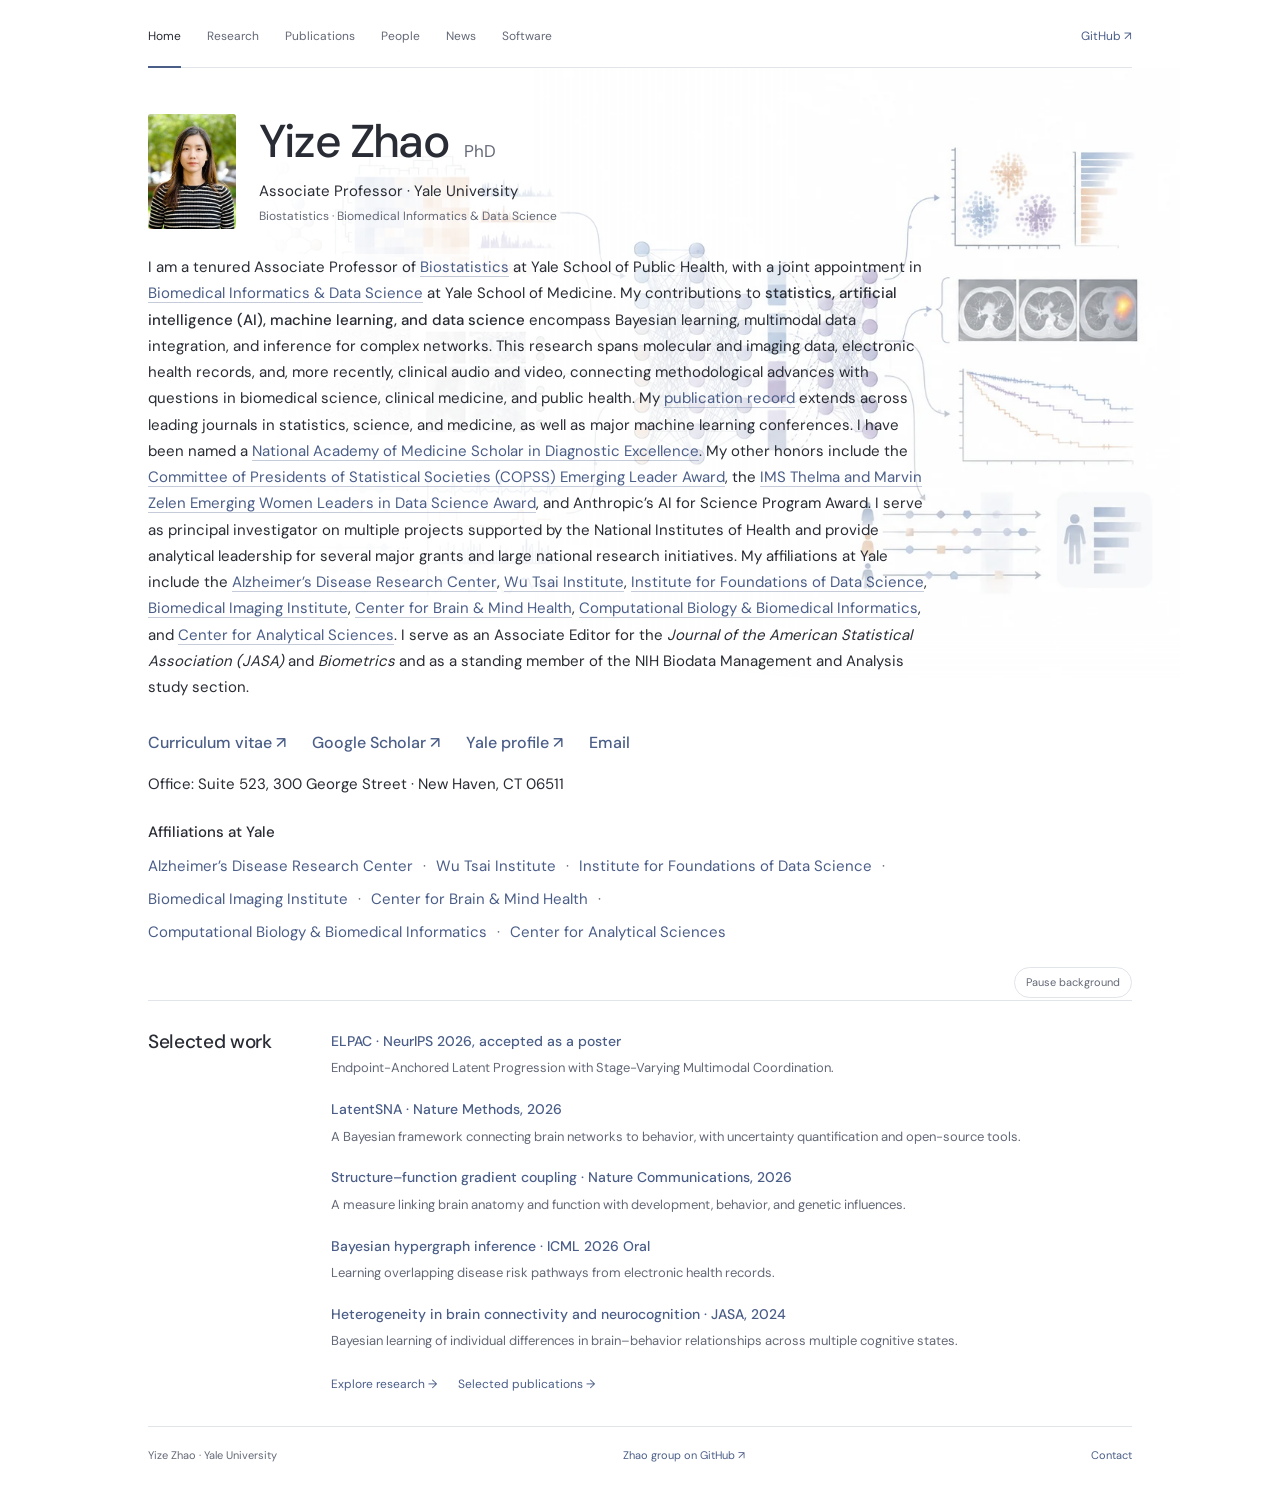
==== commit 76d424e3: "Feature only ELPAC in homepage selected work" ====
--- a/index.html
+++ b/index.html
@@ -48,7 +48,7 @@
 </div><button aria-pressed="true" class="z-motion-button" type="button">Pause background</button>
 </header>
 <section class="z-section z-selected-work"><div class="z-section-label"><h2>Selected work</h2></div><div class="z-personal-copy"><ul class="z-achievement-list">
-<li><a href="/news/#neurips-2026">NeurIPS 2026 · Two papers accepted as posters</a><p><a href="/publications/#gao-neurips-2026">“Orthogonal Sparse Subgraph Alignment for Structure-Function Coupling in Brain Networks”</a> and <a href="/publications/#ding-neurips-2026">“ELPAC: Endpoint-Anchored Latent Progression with Stage-Varying Multimodal Coordination”</a>.</p></li>
+<li><a href="/publications/#ding-neurips-2026">ELPAC · NeurIPS 2026, accepted as a poster</a><p>Endpoint-Anchored Latent Progression with Stage-Varying Multimodal Coordination.</p></li>
 <li><a href="https://doi.org/10.1038/s41592-025-02896-9" rel="noopener" target="_blank">LatentSNA · Nature Methods, 2026</a><p>A Bayesian framework connecting brain networks to behavior, with uncertainty quantification and open-source tools.</p></li>
 <li><a href="https://doi.org/10.1038/s41467-026-71719-y" rel="noopener" target="_blank">Structure–function gradient coupling · Nature Communications, 2026</a><p>A measure linking brain anatomy and function with development, behavior, and genetic influences.</p></li>
 <li><a href="https://arxiv.org/abs/2606.07677" rel="noopener" target="_blank">Bayesian hypergraph inference · ICML 2026 Oral</a><p>Learning overlapping disease risk pathways from electronic health records.</p></li>
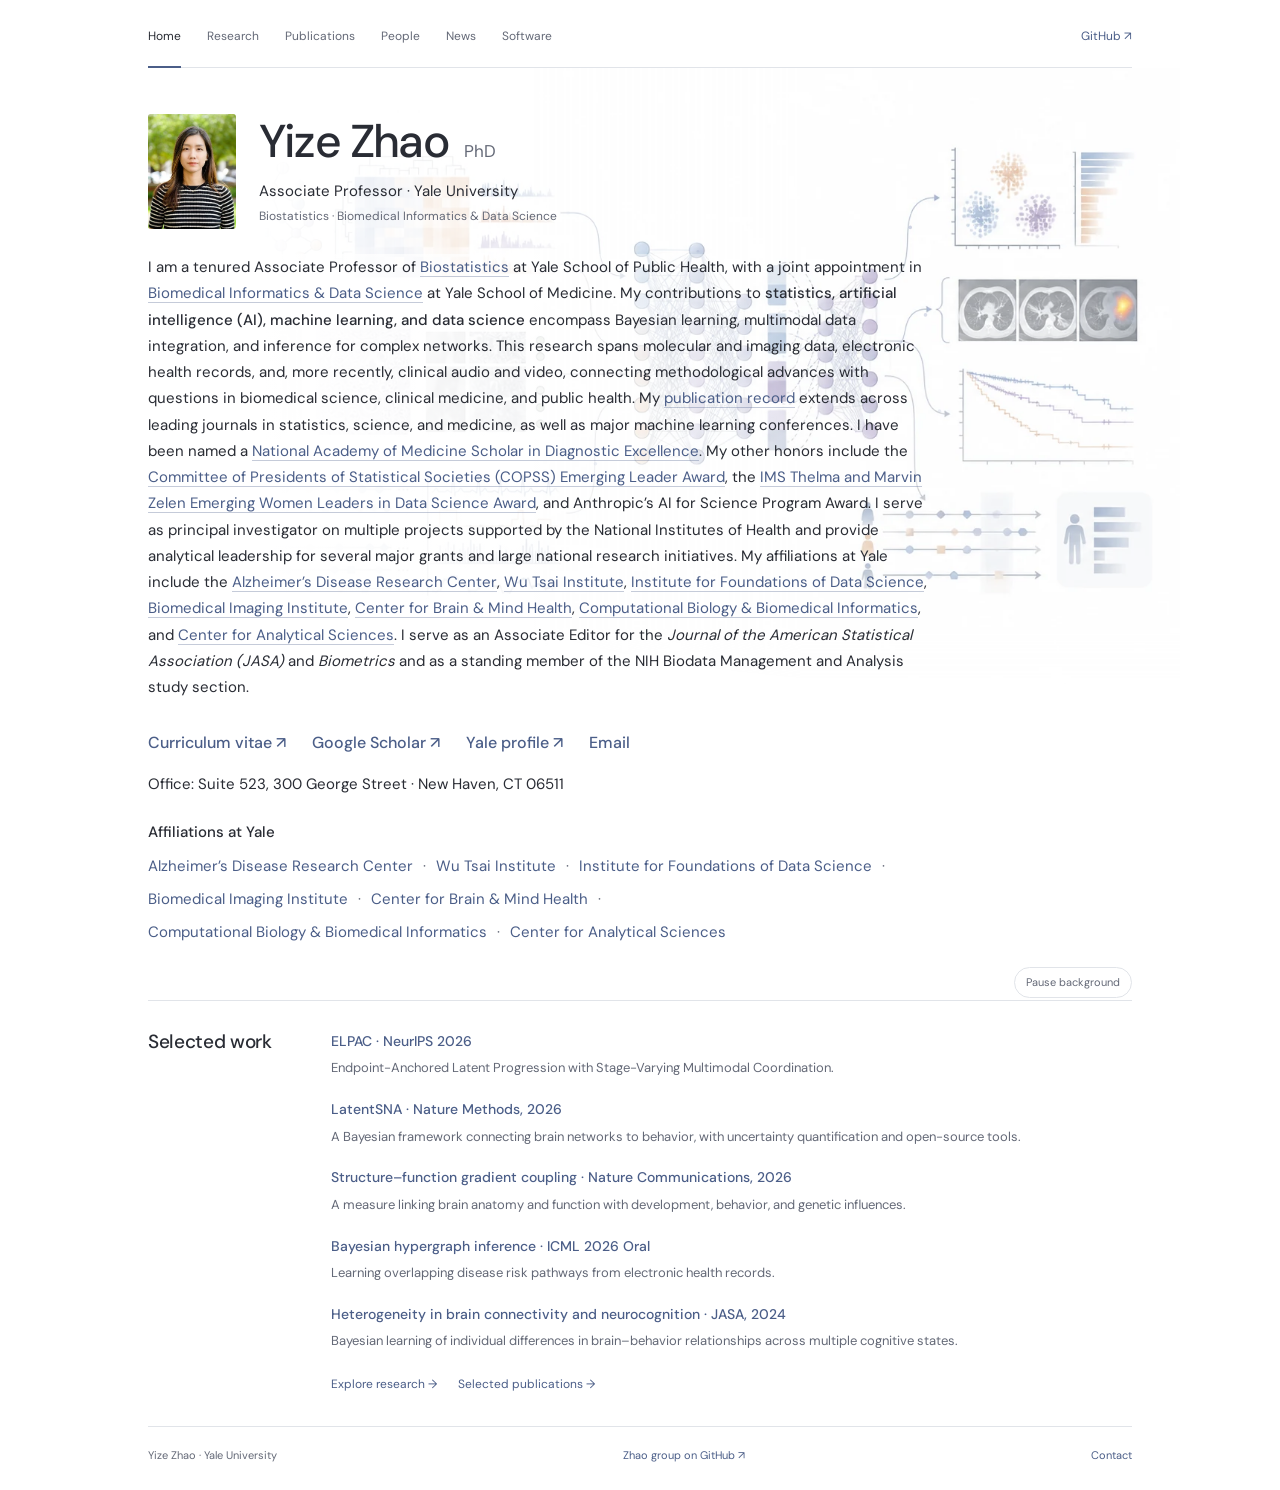
==== commit 12daff31: "Refine NeurIPS labels and mark co-corresponding authors" ====
--- a/index.html
+++ b/index.html
@@ -48,7 +48,7 @@
 </div><button aria-pressed="true" class="z-motion-button" type="button">Pause background</button>
 </header>
 <section class="z-section z-selected-work"><div class="z-section-label"><h2>Selected work</h2></div><div class="z-personal-copy"><ul class="z-achievement-list">
-<li><a href="/publications/#ding-neurips-2026">ELPAC · NeurIPS 2026, accepted as a poster</a><p>Endpoint-Anchored Latent Progression with Stage-Varying Multimodal Coordination.</p></li>
+<li><a href="/publications/#ding-neurips-2026">ELPAC · NeurIPS 2026</a><p>Endpoint-Anchored Latent Progression with Stage-Varying Multimodal Coordination.</p></li>
 <li><a href="https://doi.org/10.1038/s41592-025-02896-9" rel="noopener" target="_blank">LatentSNA · Nature Methods, 2026</a><p>A Bayesian framework connecting brain networks to behavior, with uncertainty quantification and open-source tools.</p></li>
 <li><a href="https://doi.org/10.1038/s41467-026-71719-y" rel="noopener" target="_blank">Structure–function gradient coupling · Nature Communications, 2026</a><p>A measure linking brain anatomy and function with development, behavior, and genetic influences.</p></li>
 <li><a href="https://arxiv.org/abs/2606.07677" rel="noopener" target="_blank">Bayesian hypergraph inference · ICML 2026 Oral</a><p>Learning overlapping disease risk pathways from electronic health records.</p></li>
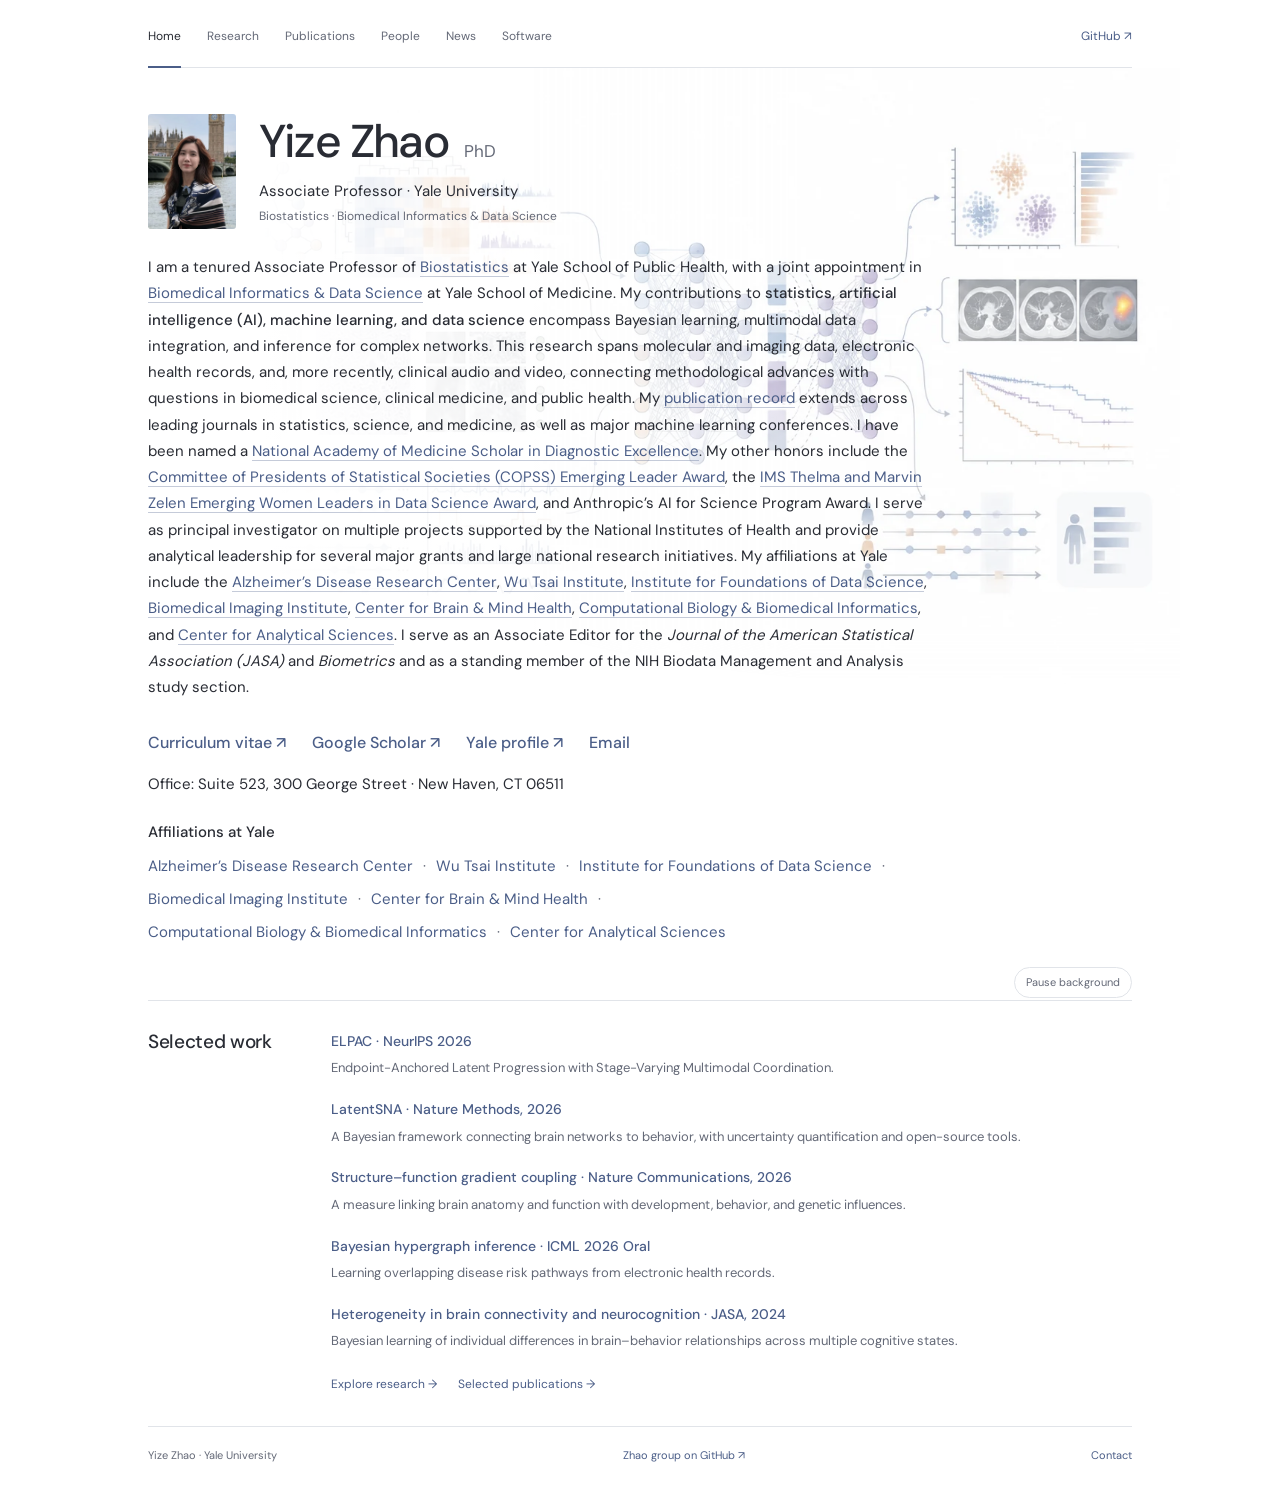
==== commit be35f568: "Use People page headshot on homepage" ====
--- a/index.html
+++ b/index.html
@@ -31,7 +31,7 @@
 <header class="z-hero">
 <div aria-hidden="true" class="z-atmosphere"><img loading="eager" alt="" data-asset="biomedical-ai-workflow-background.webp" decoding="async" src="/assets/biomedical-ai-workflow-background.webp"/><canvas></canvas></div>
 <div class="z-hero-content">
-<div class="z-identity"><img loading="eager" alt="Yize Zhao" class="z-portrait" data-asset="yize-zhao-portrait.webp" decoding="async" src="/assets/yize-zhao-portrait.webp"/><div><h1>Yize Zhao <span>PhD</span></h1><p class="z-position">Associate Professor · Yale University</p><p class="z-affiliation">Biostatistics · Biomedical Informatics &amp; Data Science</p></div></div>
+<div class="z-identity"><img loading="eager" alt="Yize Zhao" class="z-portrait" data-asset="person-yize-headshot-2026.webp" decoding="async" src="/assets/person-yize-headshot-2026.webp"/><div><h1>Yize Zhao <span>PhD</span></h1><p class="z-position">Associate Professor · Yale University</p><p class="z-affiliation">Biostatistics · Biomedical Informatics &amp; Data Science</p></div></div>
 <div class="z-bio">
 <p>I am a tenured Associate Professor of <a href="https://ysph.yale.edu/research/department-research/biostatistics/" rel="noopener" target="_blank">Biostatistics</a> at Yale School of Public Health, with a joint appointment in <a href="https://medicine.yale.edu/biomedical-informatics-data-science/" rel="noopener" target="_blank">Biomedical Informatics &amp; Data Science</a> at Yale School of Medicine. My contributions to <strong>statistics, artificial intelligence (AI), machine learning, and data science</strong> encompass Bayesian learning, multimodal data integration, and inference for complex networks. This research spans molecular and imaging data, electronic health records, and, more recently, clinical audio and video, connecting methodological advances with questions in biomedical science, clinical medicine, and public health. My <a data-page="publications" href="/publications/">publication record</a> extends across leading journals in statistics, science, and medicine, as well as major machine learning conferences. I have been named a <a href="https://nam.edu/news-and-insights/national-academy-of-medicine-names-10-scholars-in-diagnostic-excellence-for-2026/" rel="noopener" target="_blank">National Academy of Medicine Scholar in Diagnostic Excellence</a>. My other honors include the <a href="https://imstat.org/2025/08/28/copss-emerging-leader-awards-2025/" rel="noopener" target="_blank">Committee of Presidents of Statistical Societies (COPSS) Emerging Leader Award</a>, the <a href="https://ysph.yale.edu/news-article/dr-yize-zhao-receives-award-for-emerging-women-leaders-in-data-science/" rel="noopener" target="_blank">IMS Thelma and Marvin Zelen Emerging Women Leaders in Data Science Award</a>, and Anthropic’s AI for Science Program Award. I serve as principal investigator on multiple projects supported by the National Institutes of Health and provide analytical leadership for several major grants and large national research initiatives. My affiliations at Yale include the <a href="https://medicine.yale.edu/adrc/" rel="noopener" target="_blank">Alzheimer’s Disease Research Center</a>, <a href="https://wti.yale.edu/profile/yize-zhao" rel="noopener" target="_blank">Wu Tsai Institute</a>, <a href="https://fds.yale.edu/" rel="noopener" target="_blank">Institute for Foundations of Data Science</a>, <a href="https://medicine.yale.edu/biomedical-imaging-institute/" rel="noopener" target="_blank">Biomedical Imaging Institute</a>, <a href="https://medicine.yale.edu/brain-mind-health/" rel="noopener" target="_blank">Center for Brain &amp; Mind Health</a>, <a href="https://medicine.yale.edu/bbs/tracks/computational-biology-bioinformatics/" rel="noopener" target="_blank">Computational Biology &amp; Biomedical Informatics</a>, and <a href="https://ysph.yale.edu/ycas/" rel="noopener" target="_blank">Center for Analytical Sciences</a>. I serve as an Associate Editor for the <em>Journal of the American Statistical Association (JASA)</em> and <em>Biometrics</em> and as a standing member of the NIH Biodata Management and Analysis study section.</p>
 </div>
--- a/assets/site.css
+++ b/assets/site.css
@@ -109,6 +109,10 @@
 #zhao-people-scope .z-software-row p{font-size:14px;color:var(--z-muted)}
 #zhao-people-scope .z-software-row small{display:block;font-size:11px;color:var(--z-muted);margin-top:4px}
 #zhao-people-scope .z-software-row .z-links{margin-top:10px}
+#zhao-people-scope .z-software-section{scroll-margin-top:24px}
+#zhao-people-scope .z-software-section>h2{margin:20px 0 14px;font-size:21px}
+#zhao-people-scope .z-software-section+.z-software-section{margin-top:34px}
+#zhao-people-scope .z-software-section .z-software-row:last-child{padding-bottom:0}
 #zhao-people-scope .z-invitation{padding:25px 0 30px;border-top:1px solid var(--z-rule);display:grid;grid-template-columns:175px 1fr;gap:28px}
 #zhao-people-scope .z-invitation p{font-size:14px;max-width:610px}
 #zhao-people-scope .z-invitation p+p{margin-top:12px;color:var(--z-muted)}
